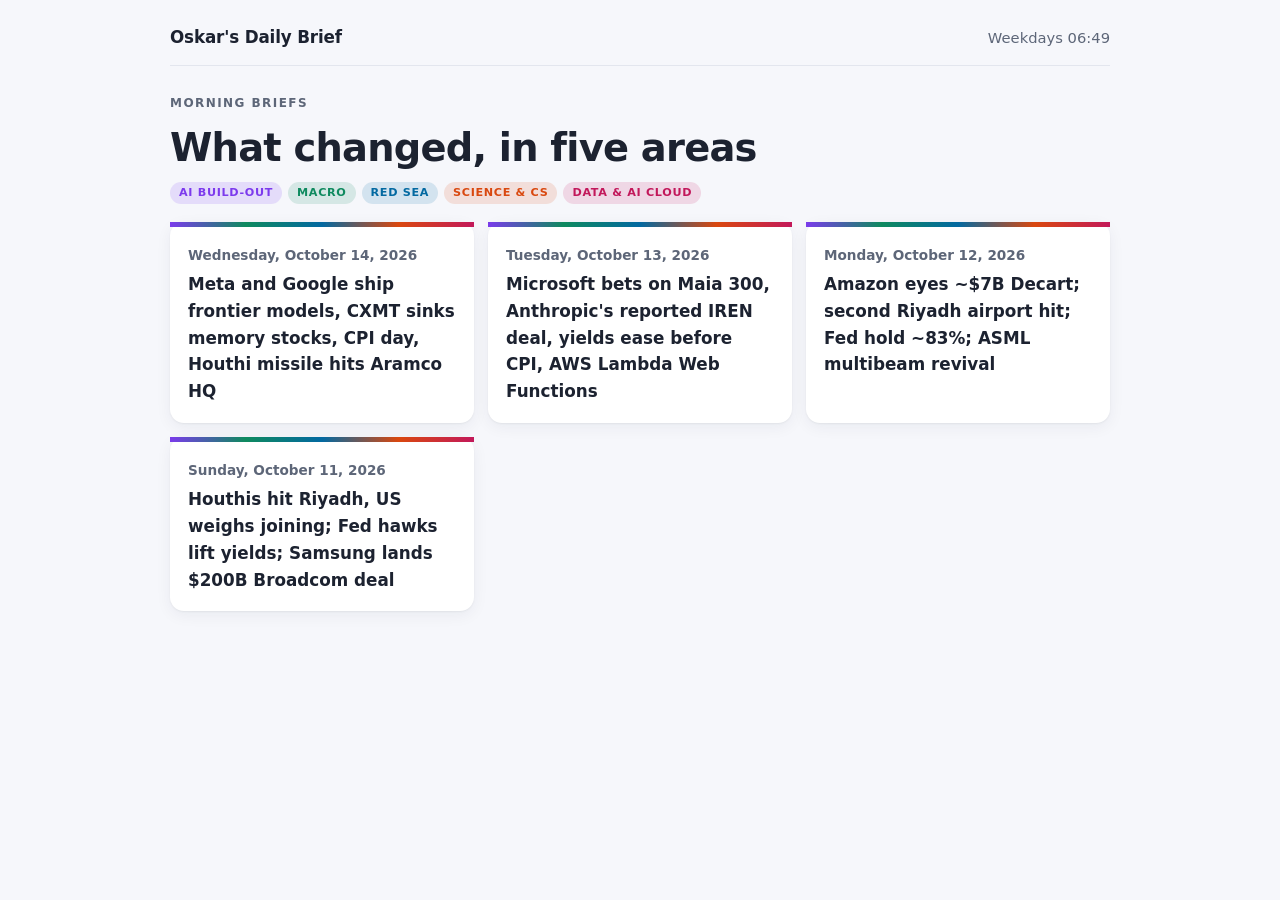
==== index.html @ 3f8fdbd2 "Brief 2026-10-14" ====
<!doctype html><html lang="en"><head><meta charset="utf-8"><meta name="viewport" content="width=device-width,initial-scale=1">
<title>Oskar's Daily Brief</title><link rel="stylesheet" href="style.css?v=2"></head><body><main>
<header class="topbar"><a class="brand" href="./">Oskar's Daily Brief</a><span class="date">Weekdays 06:49</span></header>
<div class="masthead"><div class="kicker">Morning briefs</div><h1>What changed, in five areas</h1>
<div class="legend"><span class="chip ai">AI build-out</span><span class="chip macro">Macro</span><span class="chip sea">Red Sea</span><span class="chip sci">Science &amp; CS</span><span class="chip data">Data &amp; AI cloud</span></div></div>
<section class="cards">
<!-- ARCHIVE: newest first -->
<a class="bcard" href="briefs/2026-10-14.html"><div class="d">Wednesday, October 14, 2026</div><div class="h">Meta and Google ship frontier models, CXMT sinks memory stocks, CPI day, Houthi missile hits Aramco HQ</div></a>
<a class="bcard" href="briefs/2026-10-13.html"><div class="d">Tuesday, October 13, 2026</div><div class="h">Microsoft bets on Maia 300, Anthropic's reported IREN deal, yields ease before CPI, AWS Lambda Web Functions</div></a>
<a class="bcard" href="briefs/2026-10-12.html"><div class="d">Monday, October 12, 2026</div><div class="h">Amazon eyes ~$7B Decart; second Riyadh airport hit; Fed hold ~83%; ASML multibeam revival</div></a>
<a class="bcard" href="briefs/2026-10-11.html"><div class="d">Sunday, October 11, 2026</div><div class="h">Houthis hit Riyadh, US weighs joining; Fed hawks lift yields; Samsung lands $200B Broadcom deal</div></a>
</section></main></body></html>
---- style.css ----
:root{--bg:#f6f7fb;--card:#fff;--fg:#1c2230;--muted:#5d6678;--line:#e3e6ee;--link:#2459d6;
--ai:#7c3aed;--macro:#0f8a5f;--sea:#0369a1;--sci:#d9480f;--data:#c2185b;--ch:#b45309;--ppl:#4f46e5;--pot:#0d9488;
--r:14px;--sh:0 1px 2px rgba(0,0,0,.05),0 4px 16px rgba(20,30,60,.06)}
@media (prefers-color-scheme:dark){:root{--bg:#0f131a;--card:#171c26;--fg:#e6e9f0;--muted:#9aa3b5;--line:#2a3140;--link:#7aa7ff;
--ai:#a78bfa;--macro:#34d399;--sea:#38bdf8;--sci:#fb923c;--data:#f472b6;--ch:#fbbf24;--ppl:#a5b4fc;--pot:#5eead4;--sh:none}}
*{box-sizing:border-box}
body{margin:0;background:var(--bg);color:var(--fg);font:16px/1.6 Inter,system-ui,-apple-system,"Segoe UI",Roboto,sans-serif}
main{max-width:980px;margin:0 auto;padding:24px 20px 60px}
a{color:var(--link);text-decoration:none;font-weight:500}a:hover{text-decoration:underline;text-underline-offset:3px}
.topbar{display:flex;justify-content:space-between;align-items:center;flex-wrap:wrap;gap:8px;padding-bottom:14px;border-bottom:1px solid var(--line)}
.brand{font-weight:800;letter-spacing:-.01em;color:var(--fg);font-size:1.05rem}
.date{color:var(--muted);font-size:.92rem}
.masthead{margin:28px 0 18px}
.kicker{text-transform:uppercase;letter-spacing:.12em;font-size:.75rem;font-weight:700;color:var(--muted)}
h1{font-size:clamp(1.6rem,4vw,2.4rem);line-height:1.2;letter-spacing:-.02em;margin:.3em 0}
.hero{display:grid;grid-template-columns:repeat(auto-fit,minmax(210px,1fr));gap:14px;margin:18px 0 34px}
.story{background:var(--card);border-radius:var(--r);box-shadow:var(--sh);padding:16px 16px 14px;border-top:5px solid var(--c);display:flex;flex-direction:column;gap:6px}
.story h3{margin:0;font-size:1.05rem;line-height:1.3}
.story p{margin:0;color:var(--muted);font-size:.92rem;flex:1}
.chip{display:inline-block;align-self:flex-start;font-size:.7rem;font-weight:700;text-transform:uppercase;letter-spacing:.06em;padding:2px 9px;border-radius:99px;color:var(--c);background:color-mix(in srgb,var(--c) 14%,transparent)}
.ai{--c:var(--ai)}.macro{--c:var(--macro)}.sea{--c:var(--sea)}.sci{--c:var(--sci)}.data{--c:var(--data)}.channels{--c:var(--ch)}.people{--c:var(--ppl)}.potentials{--c:var(--pot)}
.area{background:var(--card);border-radius:var(--r);box-shadow:var(--sh);border-left:5px solid var(--c);padding:6px 22px 14px;margin:0 0 18px}
.area h2{display:flex;align-items:center;gap:10px;font-size:1.2rem;margin:14px 0 6px;color:var(--c)}
.area ul{margin:0;padding-left:1.1em}.area li{margin:.45em 0}.area li::marker{color:var(--c)}
.area ul ul{margin:.2em 0 .5em}.area ul ul li{margin:.2em 0;color:var(--muted);font-size:.94rem}
.extra{background:color-mix(in srgb,var(--c) 6%,var(--card));border-left-width:3px}
.empty{color:var(--muted);font-style:italic}
.note{color:var(--muted);font-size:.9rem;font-style:italic}
footer{margin-top:30px;padding-top:14px;border-top:1px solid var(--line)}
.cards{display:grid;gap:14px;grid-template-columns:repeat(auto-fit,minmax(260px,1fr));margin-top:18px}
.bcard{display:block;background:var(--card);border-radius:var(--r);box-shadow:var(--sh);padding:18px;color:var(--fg);border-top:5px solid var(--ai);border-image:linear-gradient(90deg,var(--ai),var(--macro),var(--sea),var(--sci),var(--data)) 1}
.bcard:hover{text-decoration:none;transform:translateY(-2px)}
.bcard .d{color:var(--muted);font-size:.85rem;font-weight:600}.bcard .h{font-weight:700;font-size:1.05rem;margin-top:4px}
.legend{display:flex;flex-wrap:wrap;gap:6px;margin-top:10px}
@media (max-width:600px){main{padding:16px 12px 40px}.area{padding:4px 14px 10px}}
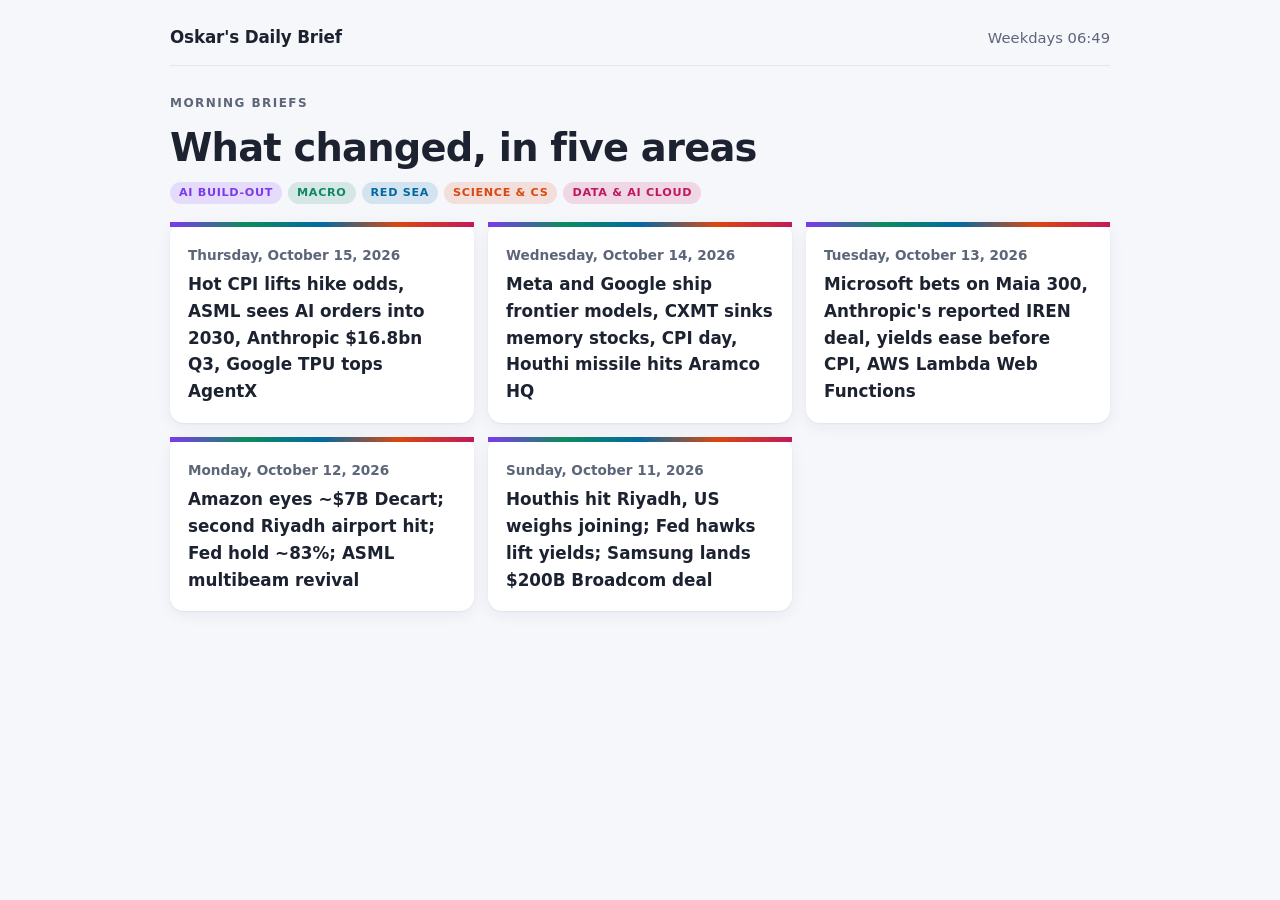
==== commit 112b1930: "Brief 2026-10-15 Hot CPI and Fed odds, ASML AI order visibility, Anthropic investor-day revenue, OCP" ====
--- a/index.html
+++ b/index.html
@@ -5,6 +5,7 @@
 <div class="legend"><span class="chip ai">AI build-out</span><span class="chip macro">Macro</span><span class="chip sea">Red Sea</span><span class="chip sci">Science &amp; CS</span><span class="chip data">Data &amp; AI cloud</span></div></div>
 <section class="cards">
 <!-- ARCHIVE: newest first -->
+<a class="bcard" href="briefs/2026-10-15.html"><div class="d">Thursday, October 15, 2026</div><div class="h">Hot CPI lifts hike odds, ASML sees AI orders into 2030, Anthropic $16.8bn Q3, Google TPU tops AgentX</div></a>
 <a class="bcard" href="briefs/2026-10-14.html"><div class="d">Wednesday, October 14, 2026</div><div class="h">Meta and Google ship frontier models, CXMT sinks memory stocks, CPI day, Houthi missile hits Aramco HQ</div></a>
 <a class="bcard" href="briefs/2026-10-13.html"><div class="d">Tuesday, October 13, 2026</div><div class="h">Microsoft bets on Maia 300, Anthropic's reported IREN deal, yields ease before CPI, AWS Lambda Web Functions</div></a>
 <a class="bcard" href="briefs/2026-10-12.html"><div class="d">Monday, October 12, 2026</div><div class="h">Amazon eyes ~$7B Decart; second Riyadh airport hit; Fed hold ~83%; ASML multibeam revival</div></a>
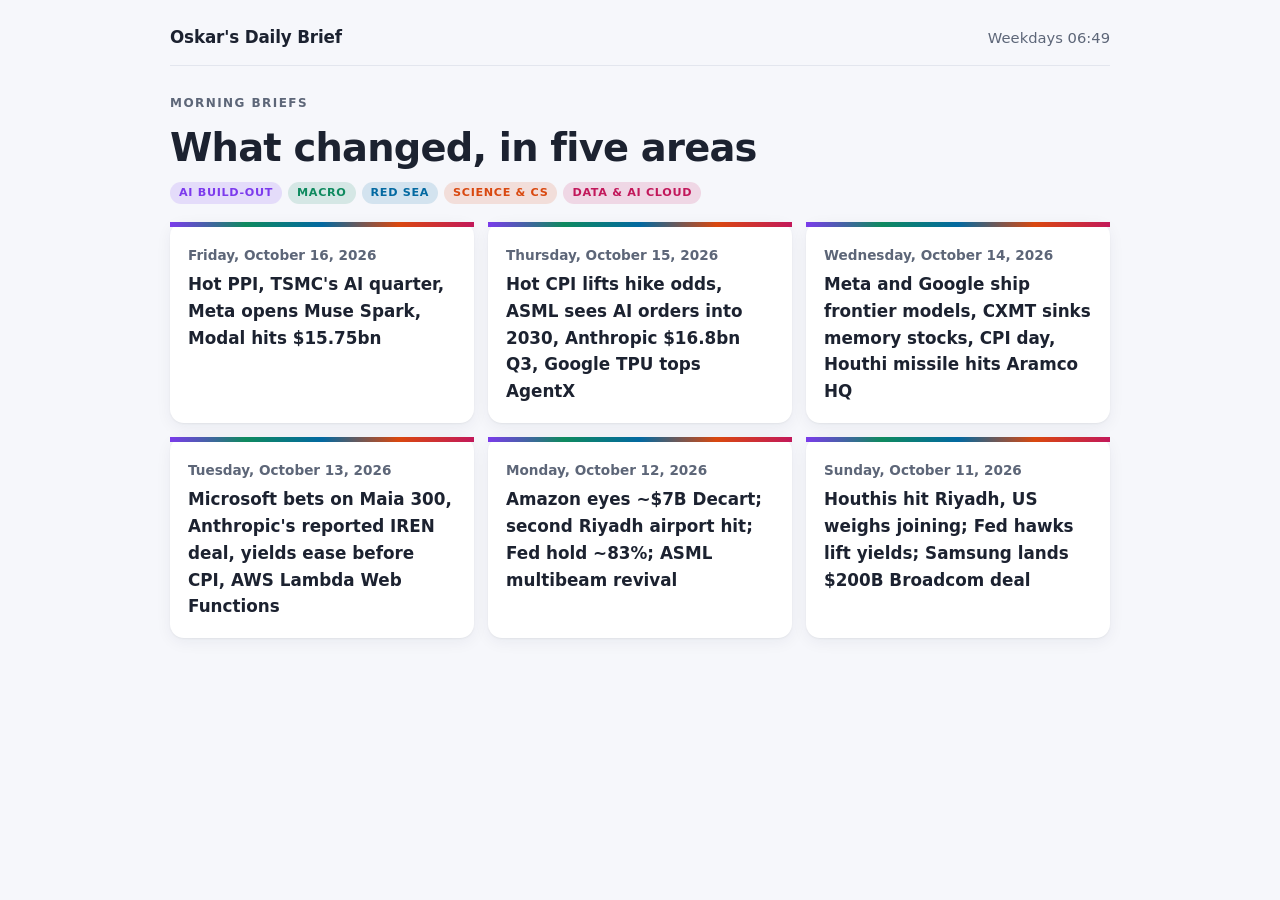
==== commit 268b62a3: "Brief 2026-10-16 Hot PPI, TSMC AI quarter, Muse Spark Open, Modal Series D." ====
--- a/index.html
+++ b/index.html
@@ -5,6 +5,7 @@
 <div class="legend"><span class="chip ai">AI build-out</span><span class="chip macro">Macro</span><span class="chip sea">Red Sea</span><span class="chip sci">Science &amp; CS</span><span class="chip data">Data &amp; AI cloud</span></div></div>
 <section class="cards">
 <!-- ARCHIVE: newest first -->
+<a class="bcard" href="briefs/2026-10-16.html"><div class="d">Friday, October 16, 2026</div><div class="h">Hot PPI, TSMC's AI quarter, Meta opens Muse Spark, Modal hits $15.75bn</div></a>
 <a class="bcard" href="briefs/2026-10-15.html"><div class="d">Thursday, October 15, 2026</div><div class="h">Hot CPI lifts hike odds, ASML sees AI orders into 2030, Anthropic $16.8bn Q3, Google TPU tops AgentX</div></a>
 <a class="bcard" href="briefs/2026-10-14.html"><div class="d">Wednesday, October 14, 2026</div><div class="h">Meta and Google ship frontier models, CXMT sinks memory stocks, CPI day, Houthi missile hits Aramco HQ</div></a>
 <a class="bcard" href="briefs/2026-10-13.html"><div class="d">Tuesday, October 13, 2026</div><div class="h">Microsoft bets on Maia 300, Anthropic's reported IREN deal, yields ease before CPI, AWS Lambda Web Functions</div></a>
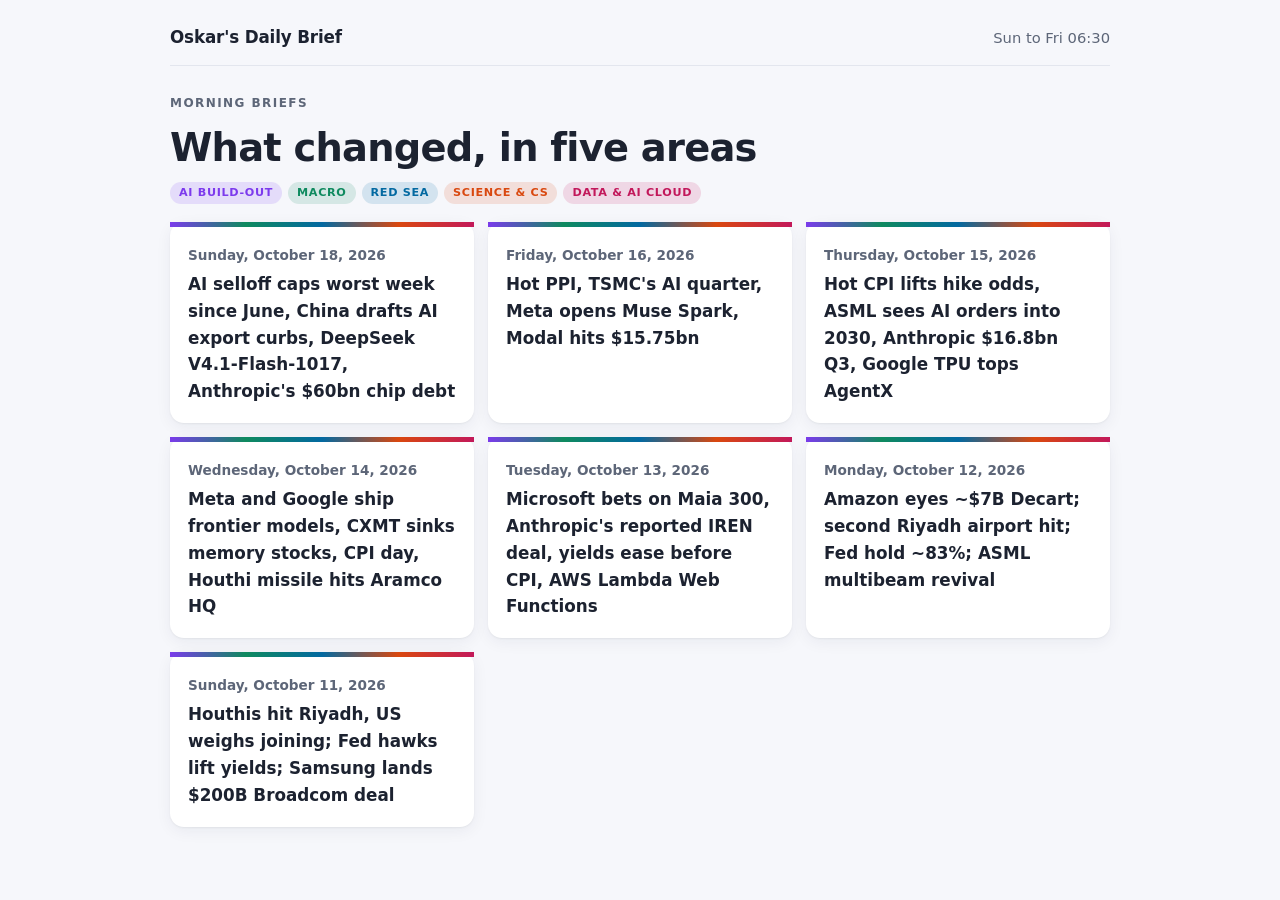
==== commit a72f3322: "Brief 2026-10-18 (weekend edition)" ====
--- a/index.html
+++ b/index.html
@@ -1,10 +1,11 @@
 <!doctype html><html lang="en"><head><meta charset="utf-8"><meta name="viewport" content="width=device-width,initial-scale=1">
 <title>Oskar's Daily Brief</title><link rel="stylesheet" href="style.css?v=2"></head><body><main>
-<header class="topbar"><a class="brand" href="./">Oskar's Daily Brief</a><span class="date">Weekdays 06:49</span></header>
+<header class="topbar"><a class="brand" href="./">Oskar's Daily Brief</a><span class="date">Sun to Fri 06:30</span></header>
 <div class="masthead"><div class="kicker">Morning briefs</div><h1>What changed, in five areas</h1>
 <div class="legend"><span class="chip ai">AI build-out</span><span class="chip macro">Macro</span><span class="chip sea">Red Sea</span><span class="chip sci">Science &amp; CS</span><span class="chip data">Data &amp; AI cloud</span></div></div>
 <section class="cards">
 <!-- ARCHIVE: newest first -->
+<a class="bcard" href="briefs/2026-10-18.html"><div class="d">Sunday, October 18, 2026</div><div class="h">AI selloff caps worst week since June, China drafts AI export curbs, DeepSeek V4.1-Flash-1017, Anthropic's $60bn chip debt</div></a>
 <a class="bcard" href="briefs/2026-10-16.html"><div class="d">Friday, October 16, 2026</div><div class="h">Hot PPI, TSMC's AI quarter, Meta opens Muse Spark, Modal hits $15.75bn</div></a>
 <a class="bcard" href="briefs/2026-10-15.html"><div class="d">Thursday, October 15, 2026</div><div class="h">Hot CPI lifts hike odds, ASML sees AI orders into 2030, Anthropic $16.8bn Q3, Google TPU tops AgentX</div></a>
 <a class="bcard" href="briefs/2026-10-14.html"><div class="d">Wednesday, October 14, 2026</div><div class="h">Meta and Google ship frontier models, CXMT sinks memory stocks, CPI day, Houthi missile hits Aramco HQ</div></a>
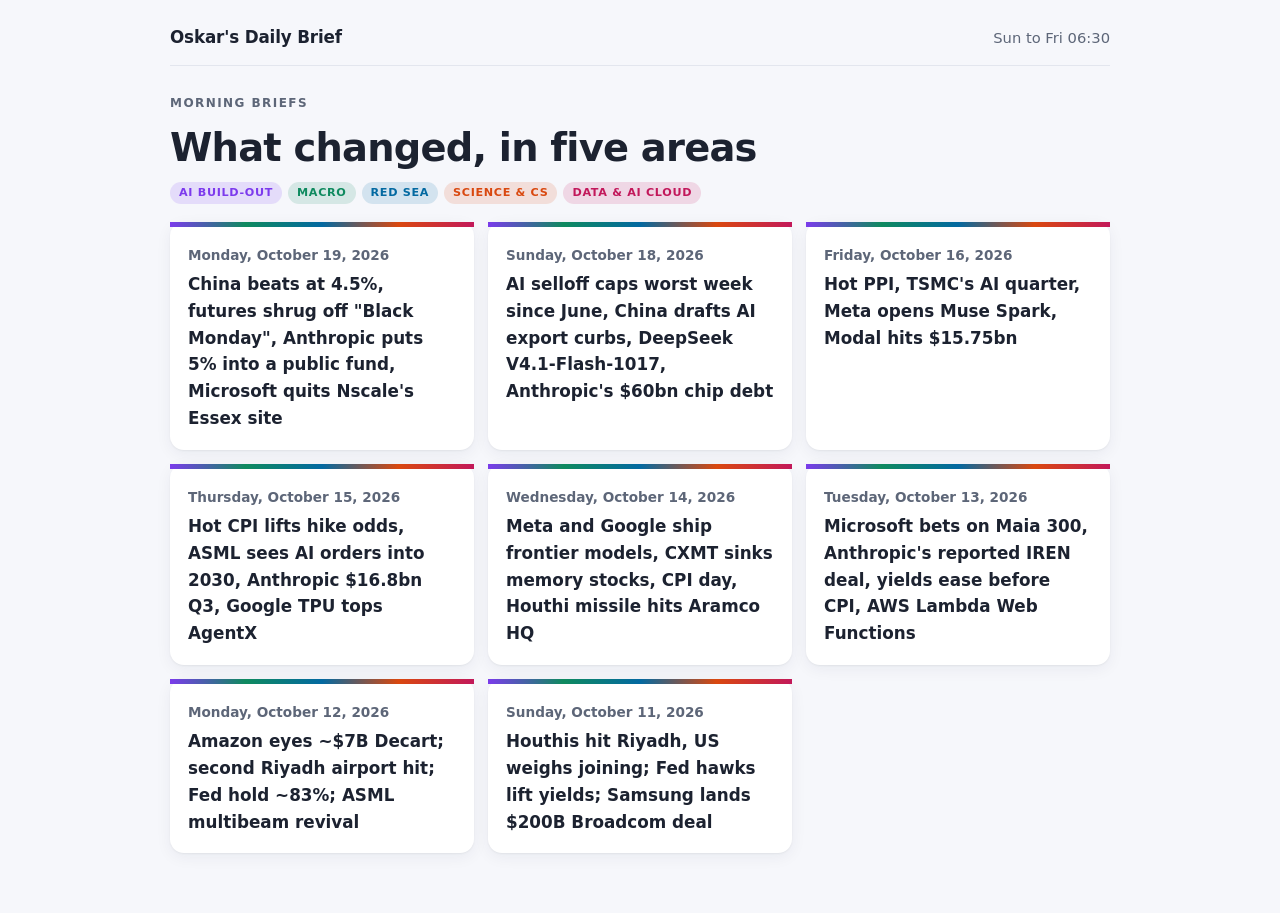
==== commit e6bb78d0: "Brief 2026-10-19" ====
--- a/index.html
+++ b/index.html
@@ -5,6 +5,7 @@
 <div class="legend"><span class="chip ai">AI build-out</span><span class="chip macro">Macro</span><span class="chip sea">Red Sea</span><span class="chip sci">Science &amp; CS</span><span class="chip data">Data &amp; AI cloud</span></div></div>
 <section class="cards">
 <!-- ARCHIVE: newest first -->
+<a class="bcard" href="briefs/2026-10-19.html"><div class="d">Monday, October 19, 2026</div><div class="h">China beats at 4.5%, futures shrug off "Black Monday", Anthropic puts 5% into a public fund, Microsoft quits Nscale's Essex site</div></a>
 <a class="bcard" href="briefs/2026-10-18.html"><div class="d">Sunday, October 18, 2026</div><div class="h">AI selloff caps worst week since June, China drafts AI export curbs, DeepSeek V4.1-Flash-1017, Anthropic's $60bn chip debt</div></a>
 <a class="bcard" href="briefs/2026-10-16.html"><div class="d">Friday, October 16, 2026</div><div class="h">Hot PPI, TSMC's AI quarter, Meta opens Muse Spark, Modal hits $15.75bn</div></a>
 <a class="bcard" href="briefs/2026-10-15.html"><div class="d">Thursday, October 15, 2026</div><div class="h">Hot CPI lifts hike odds, ASML sees AI orders into 2030, Anthropic $16.8bn Q3, Google TPU tops AgentX</div></a>
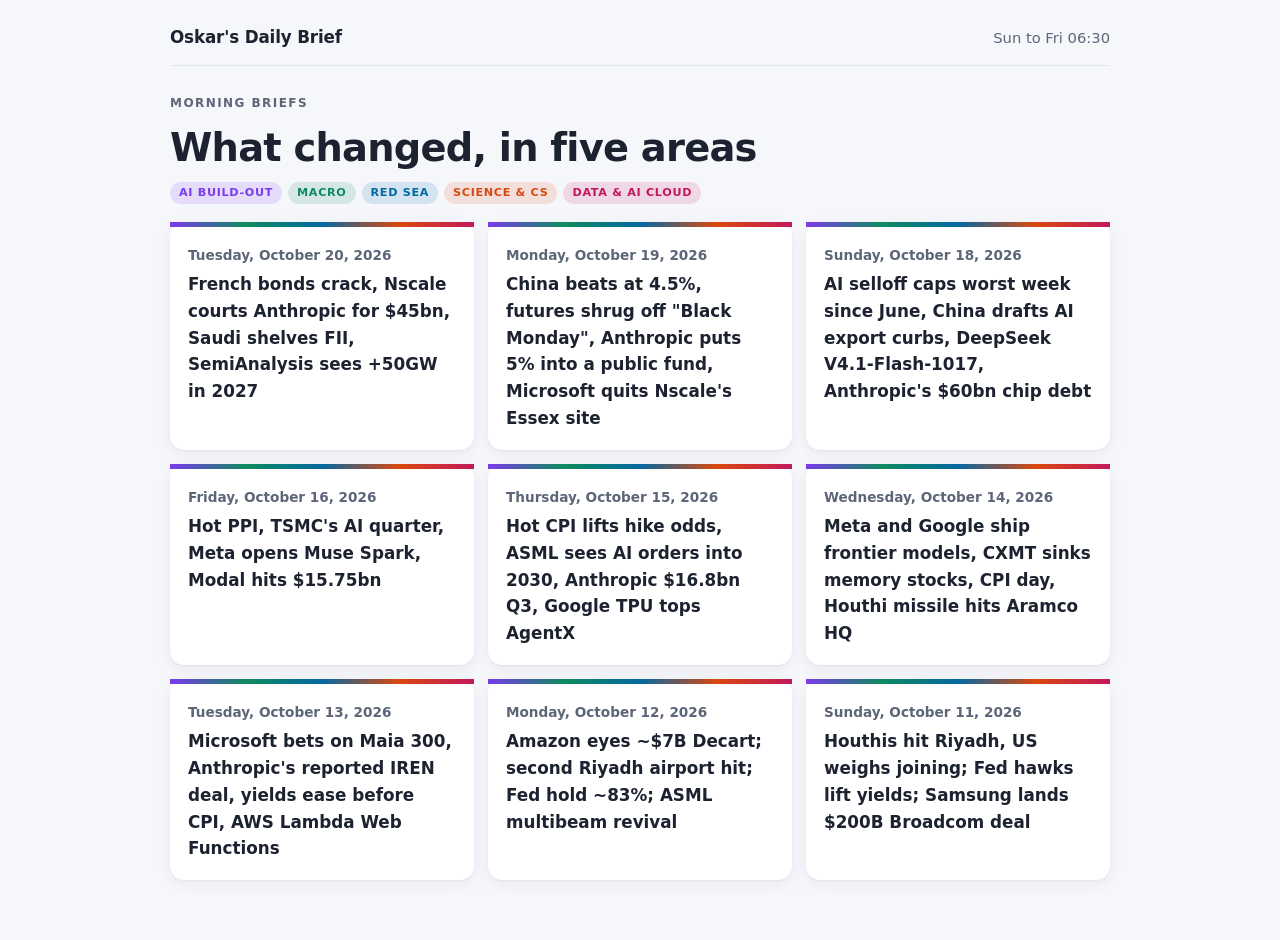
==== commit c631942c: "Daily brief 2026-10-20" ====
--- a/index.html
+++ b/index.html
@@ -5,6 +5,7 @@
 <div class="legend"><span class="chip ai">AI build-out</span><span class="chip macro">Macro</span><span class="chip sea">Red Sea</span><span class="chip sci">Science &amp; CS</span><span class="chip data">Data &amp; AI cloud</span></div></div>
 <section class="cards">
 <!-- ARCHIVE: newest first -->
+<a class="bcard" href="briefs/2026-10-20.html"><div class="d">Tuesday, October 20, 2026</div><div class="h">French bonds crack, Nscale courts Anthropic for $45bn, Saudi shelves FII, SemiAnalysis sees +50GW in 2027</div></a>
 <a class="bcard" href="briefs/2026-10-19.html"><div class="d">Monday, October 19, 2026</div><div class="h">China beats at 4.5%, futures shrug off "Black Monday", Anthropic puts 5% into a public fund, Microsoft quits Nscale's Essex site</div></a>
 <a class="bcard" href="briefs/2026-10-18.html"><div class="d">Sunday, October 18, 2026</div><div class="h">AI selloff caps worst week since June, China drafts AI export curbs, DeepSeek V4.1-Flash-1017, Anthropic's $60bn chip debt</div></a>
 <a class="bcard" href="briefs/2026-10-16.html"><div class="d">Friday, October 16, 2026</div><div class="h">Hot PPI, TSMC's AI quarter, Meta opens Muse Spark, Modal hits $15.75bn</div></a>
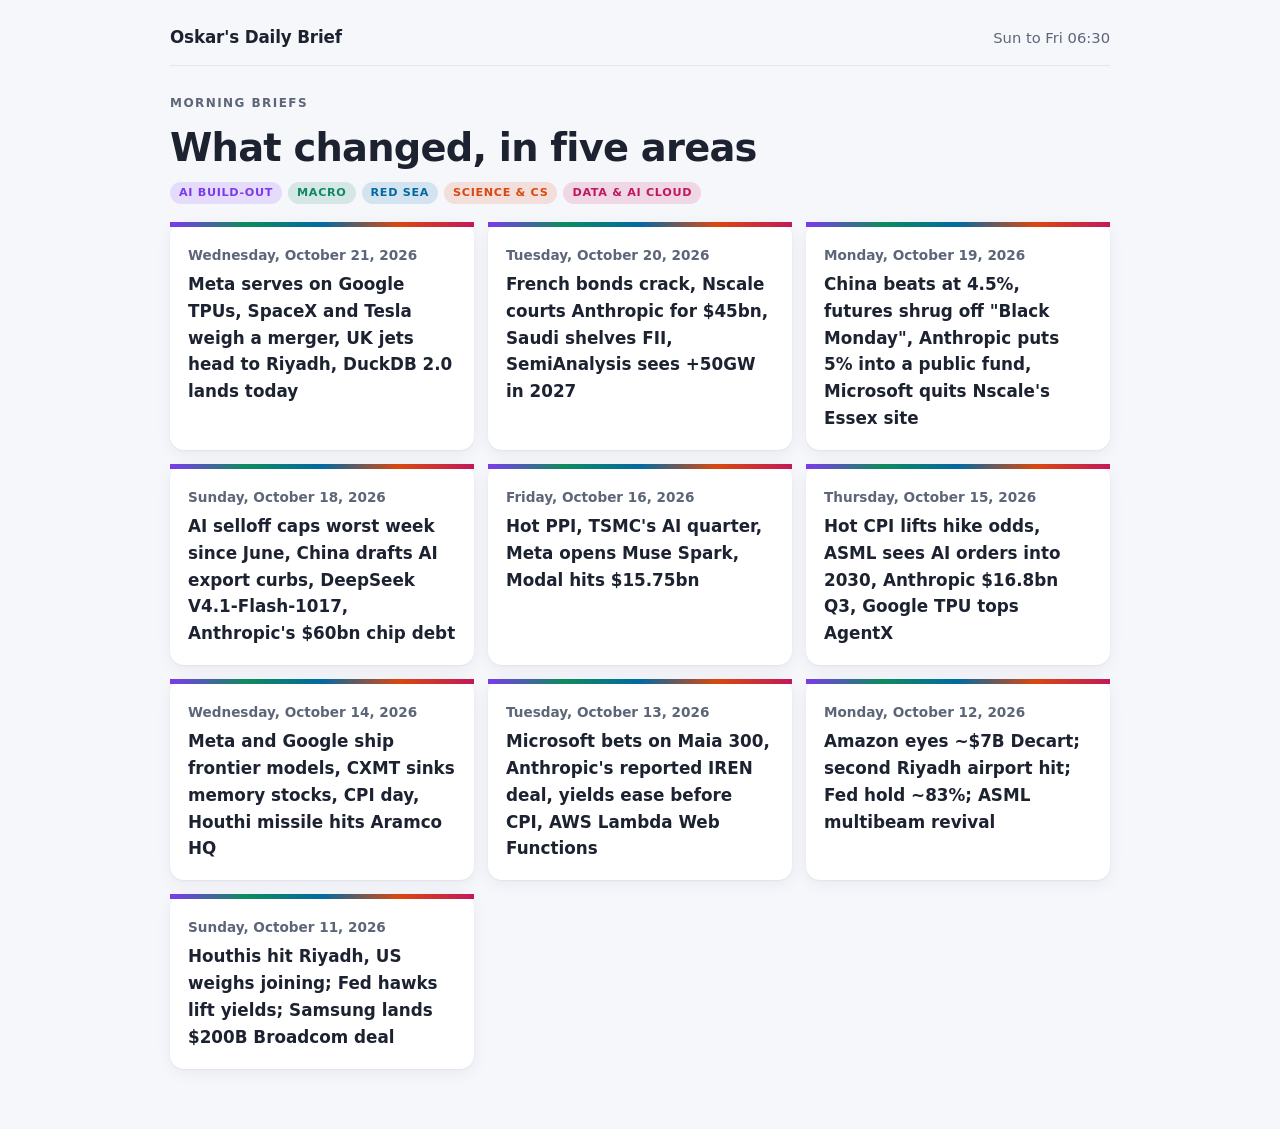
==== commit e449c6b2: "Daily brief 2026-10-21" ====
--- a/index.html
+++ b/index.html
@@ -5,6 +5,7 @@
 <div class="legend"><span class="chip ai">AI build-out</span><span class="chip macro">Macro</span><span class="chip sea">Red Sea</span><span class="chip sci">Science &amp; CS</span><span class="chip data">Data &amp; AI cloud</span></div></div>
 <section class="cards">
 <!-- ARCHIVE: newest first -->
+<a class="bcard" href="briefs/2026-10-21.html"><div class="d">Wednesday, October 21, 2026</div><div class="h">Meta serves on Google TPUs, SpaceX and Tesla weigh a merger, UK jets head to Riyadh, DuckDB 2.0 lands today</div></a>
 <a class="bcard" href="briefs/2026-10-20.html"><div class="d">Tuesday, October 20, 2026</div><div class="h">French bonds crack, Nscale courts Anthropic for $45bn, Saudi shelves FII, SemiAnalysis sees +50GW in 2027</div></a>
 <a class="bcard" href="briefs/2026-10-19.html"><div class="d">Monday, October 19, 2026</div><div class="h">China beats at 4.5%, futures shrug off "Black Monday", Anthropic puts 5% into a public fund, Microsoft quits Nscale's Essex site</div></a>
 <a class="bcard" href="briefs/2026-10-18.html"><div class="d">Sunday, October 18, 2026</div><div class="h">AI selloff caps worst week since June, China drafts AI export curbs, DeepSeek V4.1-Flash-1017, Anthropic's $60bn chip debt</div></a>
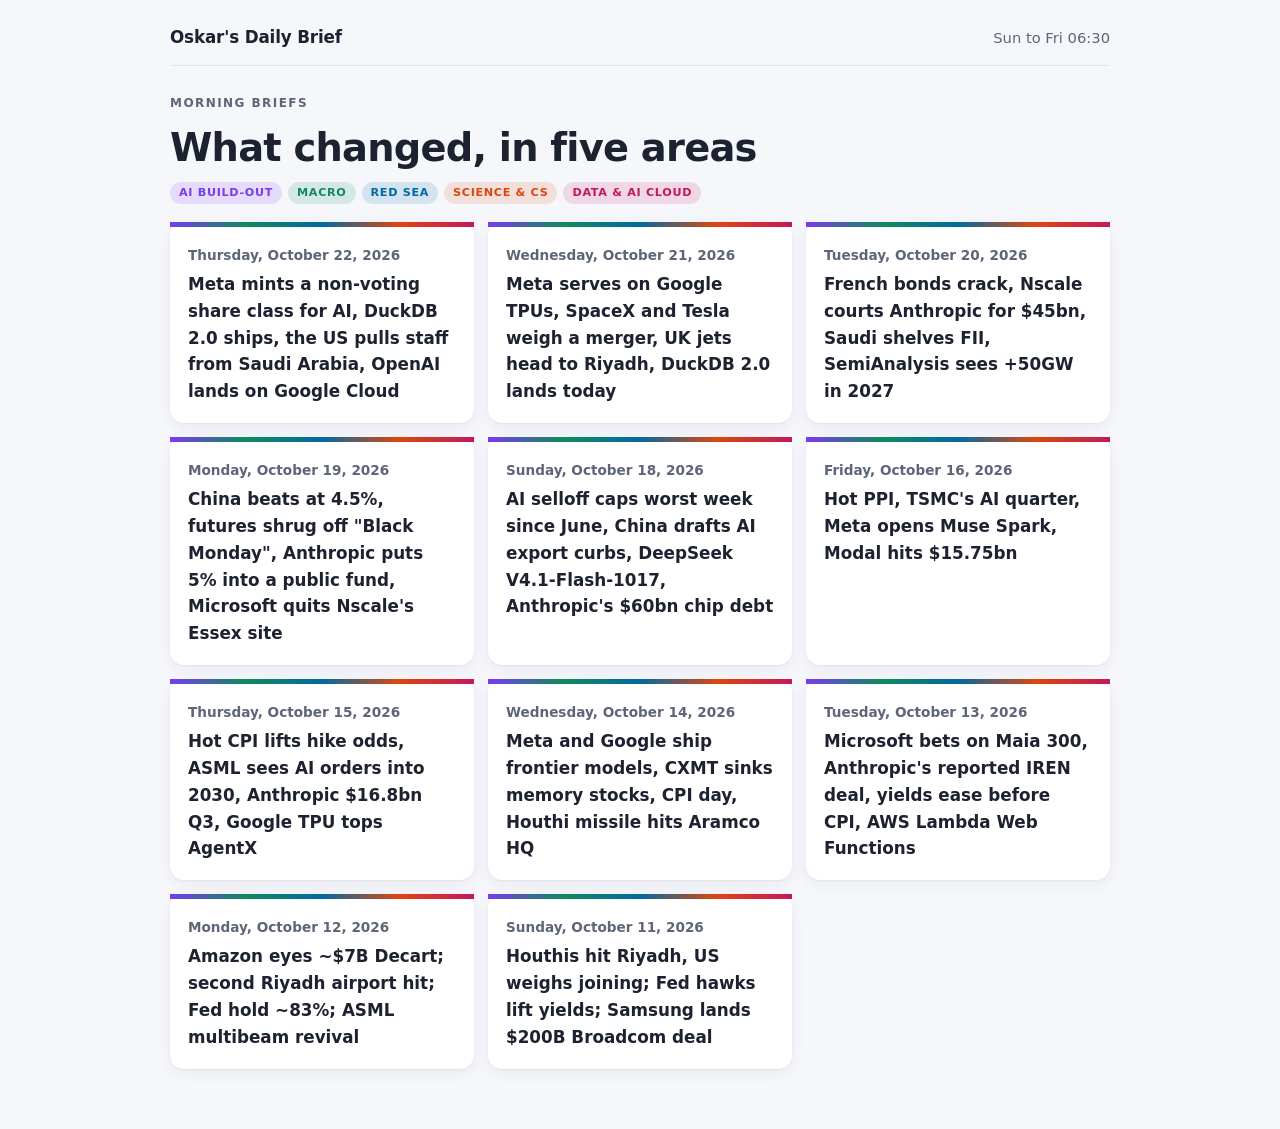
==== commit 30d563df: "Add brief 2026-10-22" ====
--- a/index.html
+++ b/index.html
@@ -5,6 +5,7 @@
 <div class="legend"><span class="chip ai">AI build-out</span><span class="chip macro">Macro</span><span class="chip sea">Red Sea</span><span class="chip sci">Science &amp; CS</span><span class="chip data">Data &amp; AI cloud</span></div></div>
 <section class="cards">
 <!-- ARCHIVE: newest first -->
+<a class="bcard" href="briefs/2026-10-22.html"><div class="d">Thursday, October 22, 2026</div><div class="h">Meta mints a non-voting share class for AI, DuckDB 2.0 ships, the US pulls staff from Saudi Arabia, OpenAI lands on Google Cloud</div></a>
 <a class="bcard" href="briefs/2026-10-21.html"><div class="d">Wednesday, October 21, 2026</div><div class="h">Meta serves on Google TPUs, SpaceX and Tesla weigh a merger, UK jets head to Riyadh, DuckDB 2.0 lands today</div></a>
 <a class="bcard" href="briefs/2026-10-20.html"><div class="d">Tuesday, October 20, 2026</div><div class="h">French bonds crack, Nscale courts Anthropic for $45bn, Saudi shelves FII, SemiAnalysis sees +50GW in 2027</div></a>
 <a class="bcard" href="briefs/2026-10-19.html"><div class="d">Monday, October 19, 2026</div><div class="h">China beats at 4.5%, futures shrug off "Black Monday", Anthropic puts 5% into a public fund, Microsoft quits Nscale's Essex site</div></a>
